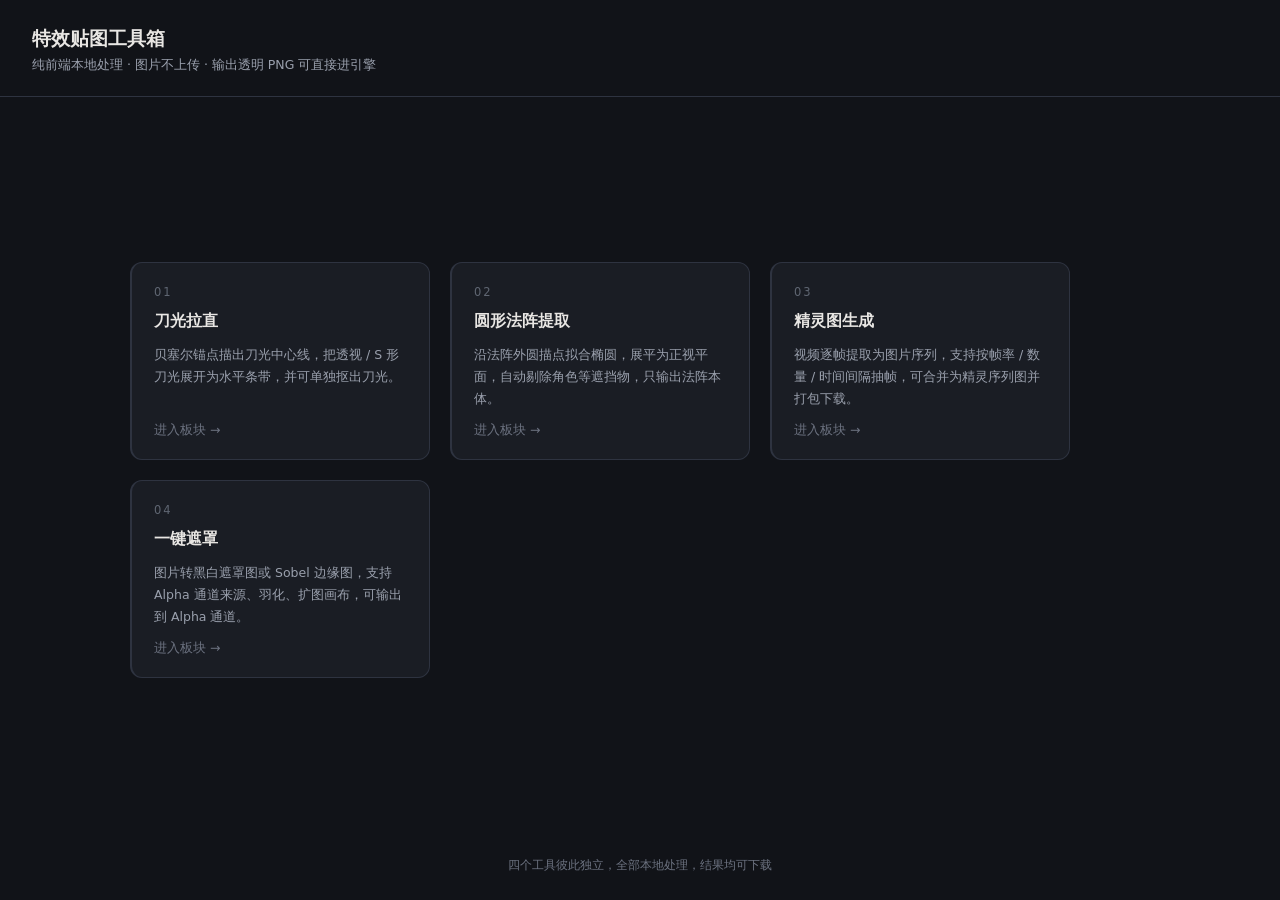
==== index.html @ 02c69093 "feat: 特效贴图处理工具包（刀光拉直/法阵提取/精灵图生成/一键遮罩/像素化）" ====
<!DOCTYPE html>
<html lang="zh-CN">
<head>
<meta charset="UTF-8">
<meta name="viewport" content="width=device-width, initial-scale=1.0">
<title>特效贴图工具箱</title>
<style>
  :root{
    --bg:#111318; --panel:#1a1d24; --panel2:#22262f; --line:#2e3340;
    --txt:#e8e6e3; --dim:#9aa0ad; --acc:#ff7a3c; --acc2:#37d6c3;
  }
  *{box-sizing:border-box; margin:0; padding:0;}
  body{background:var(--bg); color:var(--txt); font-family:"Microsoft YaHei","PingFang SC",system-ui,sans-serif; min-height:100vh; display:flex; flex-direction:column;}
  header{padding:26px 32px 22px; border-bottom:1px solid var(--line);}
  header h1{font-size:19px; font-weight:700;}
  header .sub{color:var(--dim); font-size:12.5px; margin-top:5px;}
  main{flex:1; display:flex; align-items:center; justify-content:center; padding:44px 32px;}
  .grid{display:grid; grid-template-columns:repeat(3, 300px); gap:20px; max-width:1020px; width:100%;}
  .mod{display:flex; flex-direction:column; gap:12px; text-decoration:none; color:inherit;
       background:var(--panel); border:1px solid var(--line); border-left:2px solid var(--line);
       border-radius:12px; padding:22px 22px 20px; transition:.16s;}
  .mod:hover{border-color:var(--line); border-left-color:var(--acc); background:var(--panel2);}
  .no{font-size:11.5px; color:#5f6672; letter-spacing:2px; font-variant-numeric:tabular-nums;}
  .mod h2{font-size:15.5px; font-weight:700;}
  .mod p{color:var(--dim); font-size:12.5px; line-height:1.75; min-height:66px;}
  .go{font-size:12.5px; color:#6c7280; transition:.16s;}
  .mod:hover .go{color:var(--acc);}
  footer{padding:14px 32px 26px; color:#6c7280; font-size:12px; text-align:center;}
  @media(max-width:1020px){ .grid{grid-template-columns:repeat(2,1fr);} }
  @media(max-width:720px){ .grid{grid-template-columns:1fr;} main{padding:24px 16px;} .mod p{min-height:0;} }
</style>
</head>
<body>

<header>
  <h1>特效贴图工具箱</h1>
  <div class="sub">纯前端本地处理 · 图片不上传 · 输出透明 PNG 可直接进引擎</div>
</header>

<main>
  <div class="grid">
    <a class="mod" href="slash.html">
      <div class="no">01</div>
      <h2>刀光拉直</h2>
      <p>贝塞尔锚点描出刀光中心线，把透视 / S 形刀光展开为水平条带，并可单独抠出刀光。</p>
      <div class="go">进入板块 →</div>
    </a>

    <a class="mod" href="magic-circle.html">
      <div class="no">02</div>
      <h2>圆形法阵提取</h2>
      <p>沿法阵外圆描点拟合椭圆，展平为正视平面，自动剔除角色等遮挡物，只输出法阵本体。</p>
      <div class="go">进入板块 →</div>
    </a>

    <a class="mod" href="sprite-generator/index.html">
      <div class="no">03</div>
      <h2>精灵图生成</h2>
      <p>视频逐帧提取为图片序列，支持按帧率 / 数量 / 时间间隔抽帧，可合并为精灵序列图并打包下载。</p>
      <div class="go">进入板块 →</div>
    </a>

    <a class="mod" href="mask-tool.html">
      <div class="no">04</div>
      <h2>一键遮罩</h2>
      <p>图片转黑白遮罩图或 Sobel 边缘图，支持 Alpha 通道来源、羽化、扩图画布，可输出到 Alpha 通道。</p>
      <div class="go">进入板块 →</div>
    </a>
  </div>
</main>

<footer>四个工具彼此独立，全部本地处理，结果均可下载</footer>

</body>
</html>
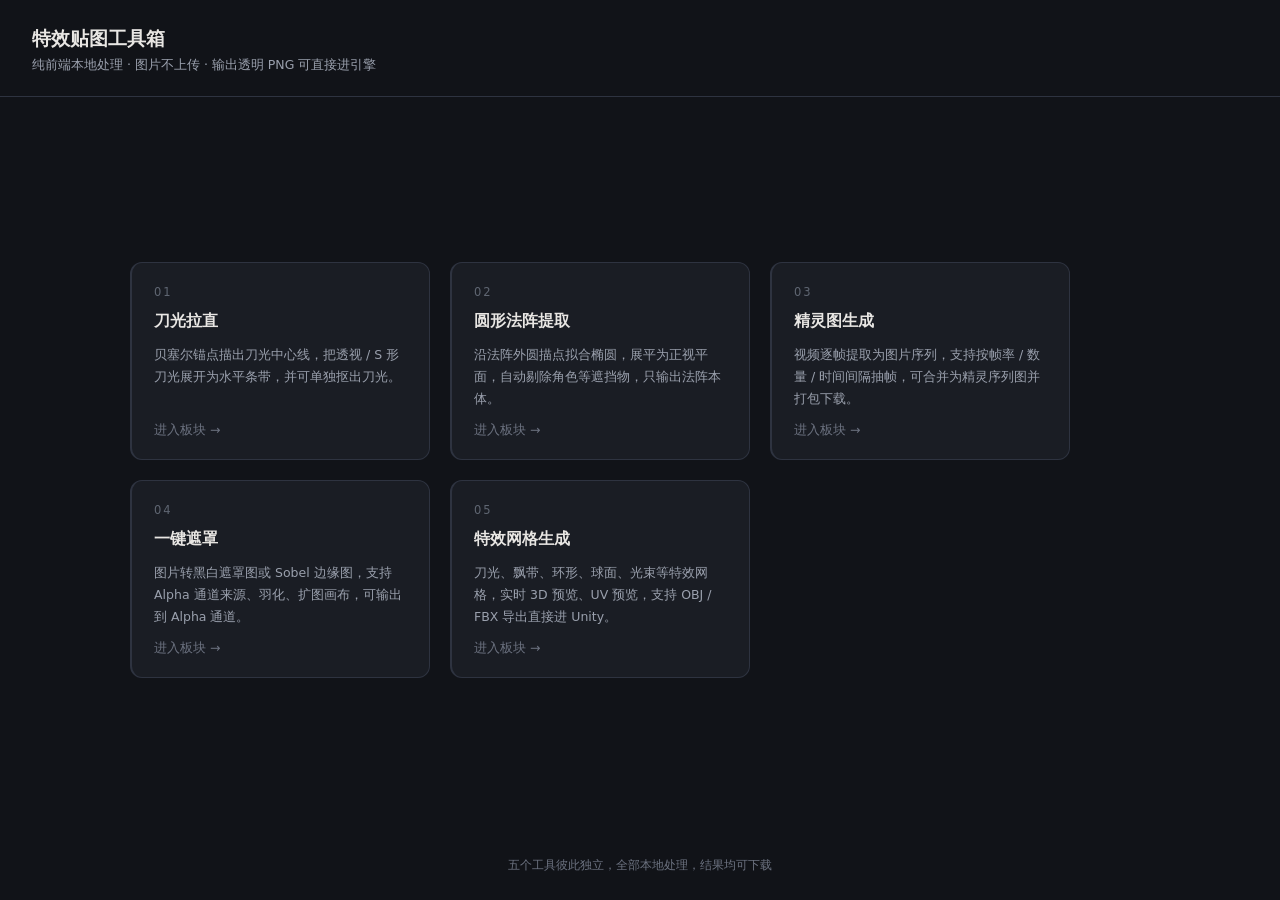
==== commit 739eae98: "feat: 合并 Effect Mesh Generator（特效网格生成）为第 5 个模块" ====
--- a/index.html
+++ b/index.html
@@ -66,10 +66,17 @@
       <p>图片转黑白遮罩图或 Sobel 边缘图，支持 Alpha 通道来源、羽化、扩图画布，可输出到 Alpha 通道。</p>
       <div class="go">进入板块 →</div>
     </a>
+
+    <a class="mod" href="effect-mesh/index.html">
+      <div class="no">05</div>
+      <h2>特效网格生成</h2>
+      <p>刀光、飘带、环形、球面、光束等特效网格，实时 3D 预览、UV 预览，支持 OBJ / FBX 导出直接进 Unity。</p>
+      <div class="go">进入板块 →</div>
+    </a>
   </div>
 </main>
 
-<footer>四个工具彼此独立，全部本地处理，结果均可下载</footer>
+<footer>五个工具彼此独立，全部本地处理，结果均可下载</footer>
 
 </body>
 </html>
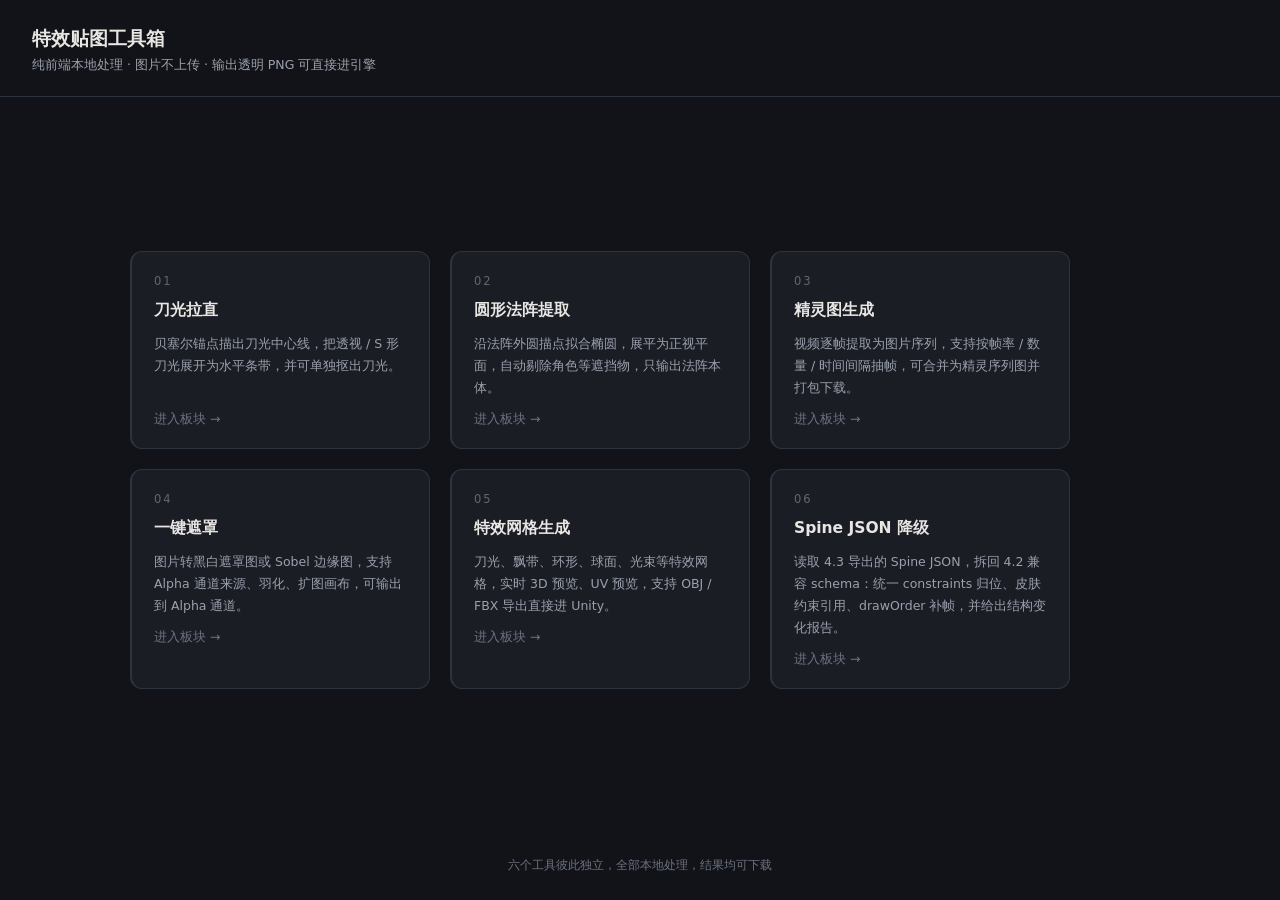
==== commit 4a54b4fc: "feat(spine-json): 新增第 6 个模块，Spine JSON 4.3 → 4.2 降级 - spine-json-downgrade/index.html：拖拽/多文件/粘贴文本，逐文" ====
--- a/index.html
+++ b/index.html
@@ -73,10 +73,17 @@
       <p>刀光、飘带、环形、球面、光束等特效网格，实时 3D 预览、UV 预览，支持 OBJ / FBX 导出直接进 Unity。</p>
       <div class="go">进入板块 →</div>
     </a>
+
+    <a class="mod" href="spine-json-downgrade/index.html">
+      <div class="no">06</div>
+      <h2>Spine JSON 降级</h2>
+      <p>读取 4.3 导出的 Spine JSON，拆回 4.2 兼容 schema：统一 constraints 归位、皮肤约束引用、drawOrder 补帧，并给出结构变化报告。</p>
+      <div class="go">进入板块 →</div>
+    </a>
   </div>
 </main>
 
-<footer>五个工具彼此独立，全部本地处理，结果均可下载</footer>
+<footer>六个工具彼此独立，全部本地处理，结果均可下载</footer>
 
 </body>
 </html>
